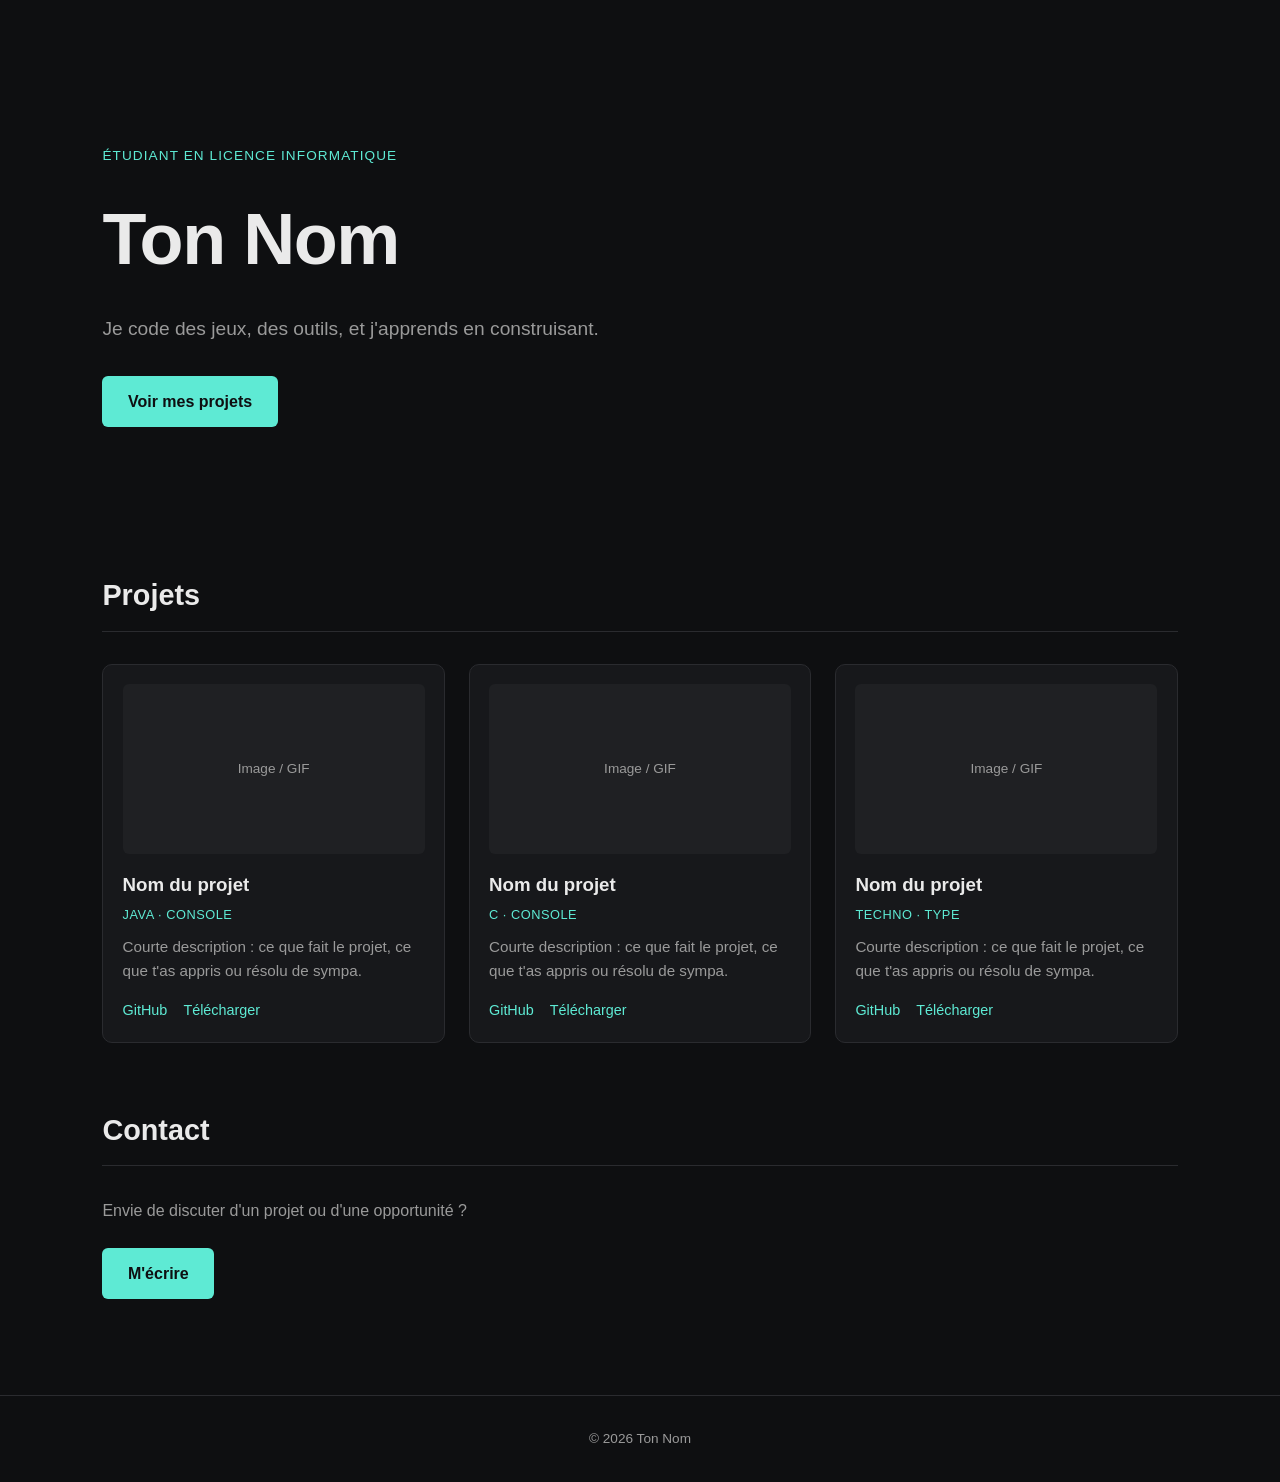
==== index.html @ 2dcb420f "premier commit" ====
<!DOCTYPE html>
<html lang="fr">
<head>
<meta charset="UTF-8">
<meta name="viewport" content="width=device-width, initial-scale=1.0">
<title>Ton Nom — Portfolio</title>
<link rel="stylesheet" href="style.css">
</head>
<body>

<header class="hero">
  <p class="eyebrow">Étudiant en Licence Informatique</p>
  <h1>Ton Nom</h1>
  <p class="tagline">Je code des jeux, des outils, et j'apprends en construisant.</p>
  <a href="#projets" class="btn">Voir mes projets</a>
</header>

<main>
  <section id="projets">
    <h2>Projets</h2>
    <div class="grid">

      <article class="card">
        <div class="card-media">
          <!-- Remplace par une image ou un GIF de gameplay -->
          <span class="placeholder">Image / GIF</span>
        </div>
        <h3>Nom du projet</h3>
        <p class="meta">Java · Console</p>
        <p>Courte description : ce que fait le projet, ce que t'as appris ou résolu de sympa.</p>
        <div class="links">
          <a href="#">GitHub</a>
          <a href="#">Télécharger</a>
        </div>
      </article>

      <article class="card">
        <div class="card-media">
          <span class="placeholder">Image / GIF</span>
        </div>
        <h3>Nom du projet</h3>
        <p class="meta">C · Console</p>
        <p>Courte description : ce que fait le projet, ce que t'as appris ou résolu de sympa.</p>
        <div class="links">
          <a href="#">GitHub</a>
          <a href="#">Télécharger</a>
        </div>
      </article>

      <article class="card">
        <div class="card-media">
          <span class="placeholder">Image / GIF</span>
        </div>
        <h3>Nom du projet</h3>
        <p class="meta">Techno · Type</p>
        <p>Courte description : ce que fait le projet, ce que t'as appris ou résolu de sympa.</p>
        <div class="links">
          <a href="#">GitHub</a>
          <a href="#">Télécharger</a>
        </div>
      </article>

    </div>
  </section>

  <section id="contact">
    <h2>Contact</h2>
    <p>Envie de discuter d'un projet ou d'une opportunité ?</p>
    <a href="mailto:ton.email@exemple.com" class="btn">M'écrire</a>
  </section>
</main>

<footer>
  <p>© 2026 Ton Nom</p>
</footer>

</body>
</html>
---- style.css ----
:root {
  --bg: #0e0f11;
  --bg-card: #17181b;
  --text: #eaeaea;
  --text-dim: #9a9a9a;
  --accent: #5eead4;
  --border: #2a2b2f;
}

* { box-sizing: border-box; margin: 0; padding: 0; }

body {
  background: var(--bg);
  color: var(--text);
  font-family: -apple-system, BlinkMacSystemFont, "Segoe UI", Inter, Roboto, sans-serif;
  line-height: 1.6;
}

a { color: var(--accent); text-decoration: none; }
a:hover { text-decoration: underline; }

.hero {
  min-height: 60vh;
  display: flex;
  flex-direction: column;
  justify-content: center;
  align-items: flex-start;
  padding: 6rem 8vw 4rem;
  max-width: 900px;
}

.eyebrow {
  color: var(--accent);
  font-size: 0.85rem;
  letter-spacing: 0.08em;
  text-transform: uppercase;
  margin-bottom: 1rem;
}

.hero h1 {
  font-size: clamp(2.5rem, 6vw, 4.5rem);
  font-weight: 700;
  letter-spacing: -0.02em;
  margin-bottom: 1rem;
}

.tagline {
  color: var(--text-dim);
  font-size: 1.2rem;
  max-width: 500px;
  margin-bottom: 2rem;
}

.btn {
  display: inline-block;
  background: var(--accent);
  color: #0e0f11;
  padding: 0.8rem 1.6rem;
  border-radius: 6px;
  font-weight: 600;
  text-decoration: none;
}
.btn:hover { opacity: 0.85; text-decoration: none; }

main {
  padding: 2rem 8vw 6rem;
}

section h2 {
  font-size: 1.8rem;
  margin-bottom: 2rem;
  border-bottom: 1px solid var(--border);
  padding-bottom: 0.8rem;
}

.grid {
  display: grid;
  grid-template-columns: repeat(auto-fit, minmax(280px, 1fr));
  gap: 1.5rem;
}

.card {
  background: var(--bg-card);
  border: 1px solid var(--border);
  border-radius: 10px;
  padding: 1.2rem;
  transition: transform 0.15s ease, border-color 0.15s ease;
}

.card:hover {
  transform: translateY(-4px);
  border-color: var(--accent);
}

.card-media {
  aspect-ratio: 16 / 9;
  background: #1f2023;
  border-radius: 6px;
  display: flex;
  align-items: center;
  justify-content: center;
  margin-bottom: 1rem;
  overflow: hidden;
}

.card-media img,
.card-media video {
  width: 100%;
  height: 100%;
  object-fit: cover;
}

.placeholder {
  color: var(--text-dim);
  font-size: 0.85rem;
}

.card h3 {
  margin-bottom: 0.3rem;
}

.meta {
  color: var(--accent);
  font-size: 0.8rem;
  text-transform: uppercase;
  letter-spacing: 0.04em;
  margin-bottom: 0.6rem;
}

.card p:not(.meta) {
  color: var(--text-dim);
  font-size: 0.95rem;
  margin-bottom: 1rem;
}

.links {
  display: flex;
  gap: 1rem;
  font-size: 0.9rem;
}

#contact {
  margin-top: 4rem;
}

#contact p {
  color: var(--text-dim);
  margin-bottom: 1.5rem;
}

footer {
  text-align: center;
  padding: 2rem;
  color: var(--text-dim);
  font-size: 0.85rem;
  border-top: 1px solid var(--border);
}

@media (max-width: 600px) {
  .hero { padding: 4rem 6vw 3rem; }
  main { padding: 1rem 6vw 4rem; }
}
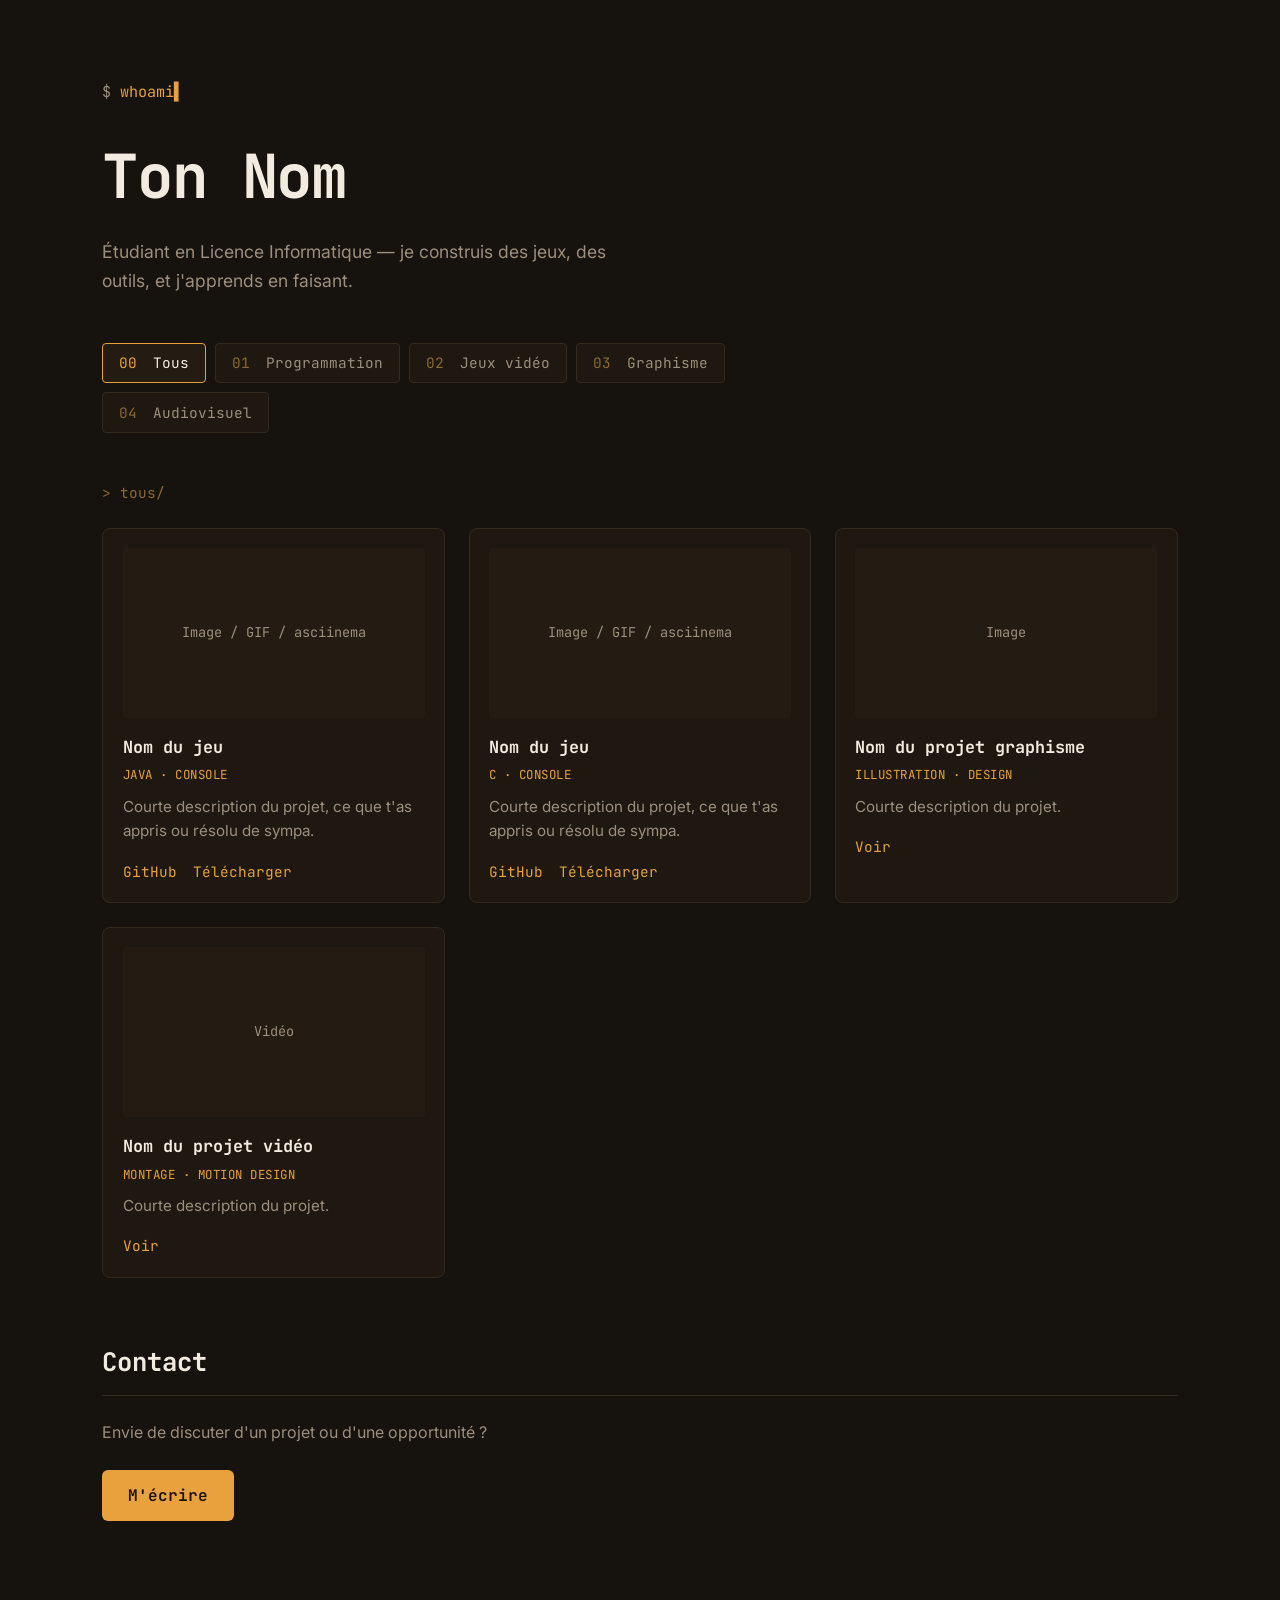
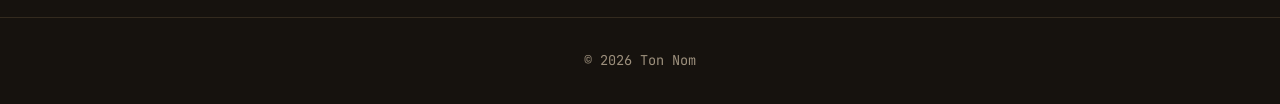
==== commit 409394d9: "nouveau design terminal + menu categories" ====
--- a/index.html
+++ b/index.html
@@ -4,63 +4,88 @@
 <meta charset="UTF-8">
 <meta name="viewport" content="width=device-width, initial-scale=1.0">
 <title>Ton Nom — Portfolio</title>
+<link rel="preconnect" href="https://fonts.googleapis.com">
+<link rel="preconnect" href="https://fonts.gstatic.com" crossorigin>
+<link href="https://fonts.googleapis.com/css2?family=JetBrains+Mono:wght@400;500;700&family=Inter:wght@400;500&display=swap" rel="stylesheet">
 <link rel="stylesheet" href="style.css">
 </head>
 <body>
 
 <header class="hero">
-  <p class="eyebrow">Étudiant en Licence Informatique</p>
+  <div class="terminal">
+    <p class="prompt-line"><span class="prompt">$</span> <span id="typed"></span><span class="cursor">▌</span></p>
+  </div>
   <h1>Ton Nom</h1>
-  <p class="tagline">Je code des jeux, des outils, et j'apprends en construisant.</p>
-  <a href="#projets" class="btn">Voir mes projets</a>
+  <p class="tagline">Étudiant en Licence Informatique — je construis des jeux, des outils, et j'apprends en faisant.</p>
 </header>
+
+<nav class="menu" aria-label="Filtrer par catégorie">
+  <button class="menu-item is-active" data-filter="tous"><span class="idx">00</span> Tous</button>
+  <button class="menu-item" data-filter="programmation"><span class="idx">01</span> Programmation</button>
+  <button class="menu-item" data-filter="jeux"><span class="idx">02</span> Jeux vidéo</button>
+  <button class="menu-item" data-filter="graphisme"><span class="idx">03</span> Graphisme</button>
+  <button class="menu-item" data-filter="audiovisuel"><span class="idx">04</span> Audiovisuel</button>
+</nav>
 
 <main>
   <section id="projets">
-    <h2>Projets</h2>
+    <p class="breadcrumb">&gt; <span id="current-filter">tous</span>/</p>
+
     <div class="grid">
 
-      <article class="card">
+      <article class="card" data-category="jeux programmation">
         <div class="card-media">
-          <!-- Remplace par une image ou un GIF de gameplay -->
-          <span class="placeholder">Image / GIF</span>
+          <span class="placeholder">Image / GIF / asciinema</span>
         </div>
-        <h3>Nom du projet</h3>
+        <h3>Nom du jeu</h3>
         <p class="meta">Java · Console</p>
-        <p>Courte description : ce que fait le projet, ce que t'as appris ou résolu de sympa.</p>
+        <p>Courte description du projet, ce que t'as appris ou résolu de sympa.</p>
         <div class="links">
           <a href="#">GitHub</a>
           <a href="#">Télécharger</a>
         </div>
       </article>
 
-      <article class="card">
+      <article class="card" data-category="jeux programmation">
         <div class="card-media">
-          <span class="placeholder">Image / GIF</span>
+          <span class="placeholder">Image / GIF / asciinema</span>
         </div>
-        <h3>Nom du projet</h3>
+        <h3>Nom du jeu</h3>
         <p class="meta">C · Console</p>
-        <p>Courte description : ce que fait le projet, ce que t'as appris ou résolu de sympa.</p>
+        <p>Courte description du projet, ce que t'as appris ou résolu de sympa.</p>
         <div class="links">
           <a href="#">GitHub</a>
           <a href="#">Télécharger</a>
         </div>
       </article>
 
-      <article class="card">
+      <article class="card" data-category="graphisme">
         <div class="card-media">
-          <span class="placeholder">Image / GIF</span>
+          <span class="placeholder">Image</span>
         </div>
-        <h3>Nom du projet</h3>
-        <p class="meta">Techno · Type</p>
-        <p>Courte description : ce que fait le projet, ce que t'as appris ou résolu de sympa.</p>
+        <h3>Nom du projet graphisme</h3>
+        <p class="meta">Illustration · Design</p>
+        <p>Courte description du projet.</p>
         <div class="links">
-          <a href="#">GitHub</a>
-          <a href="#">Télécharger</a>
+          <a href="#">Voir</a>
+        </div>
+      </article>
+
+      <article class="card" data-category="audiovisuel">
+        <div class="card-media">
+          <span class="placeholder">Vidéo</span>
+        </div>
+        <h3>Nom du projet vidéo</h3>
+        <p class="meta">Montage · Motion design</p>
+        <p>Courte description du projet.</p>
+        <div class="links">
+          <a href="#">Voir</a>
         </div>
       </article>
 
     </div>
+
+    <p class="empty-state" id="empty-state" hidden>Rien ici pour l'instant — reviens bientôt.</p>
   </section>
 
   <section id="contact">
@@ -74,5 +99,6 @@
   <p>© 2026 Ton Nom</p>
 </footer>
 
+<script src="script.js"></script>
 </body>
 </html>
--- a/style.css
+++ b/style.css
@@ -1,10 +1,13 @@
 :root {
-  --bg: #0e0f11;
-  --bg-card: #17181b;
-  --text: #eaeaea;
-  --text-dim: #9a9a9a;
-  --accent: #5eead4;
-  --border: #2a2b2f;
+  --bg: #16120e;
+  --bg-card: #1e1811;
+  --text: #f2ece0;
+  --text-dim: #9c8f7c;
+  --accent: #e8a13c;
+  --accent-dim: #8a6a30;
+  --border: #332a1e;
+  --font-mono: 'JetBrains Mono', monospace;
+  --font-sans: 'Inter', -apple-system, sans-serif;
 }
 
 * { box-sizing: border-box; margin: 0; padding: 0; }
@@ -12,63 +15,114 @@
 body {
   background: var(--bg);
   color: var(--text);
-  font-family: -apple-system, BlinkMacSystemFont, "Segoe UI", Inter, Roboto, sans-serif;
+  font-family: var(--font-sans);
   line-height: 1.6;
 }
 
 a { color: var(--accent); text-decoration: none; }
 a:hover { text-decoration: underline; }
 
+/* ---------- Hero / terminal ---------- */
+
 .hero {
-  min-height: 60vh;
-  display: flex;
-  flex-direction: column;
-  justify-content: center;
-  align-items: flex-start;
-  padding: 6rem 8vw 4rem;
+  padding: 5rem 8vw 3rem;
   max-width: 900px;
 }
 
-.eyebrow {
+.terminal {
+  font-family: var(--font-mono);
   color: var(--accent);
-  font-size: 0.85rem;
-  letter-spacing: 0.08em;
-  text-transform: uppercase;
-  margin-bottom: 1rem;
+  font-size: 0.95rem;
+  margin-bottom: 1.5rem;
+}
+
+.prompt { color: var(--text-dim); }
+
+.cursor {
+  animation: blink 1s steps(1) infinite;
+}
+
+@media (prefers-reduced-motion: reduce) {
+  .cursor { animation: none; }
+}
+
+@keyframes blink {
+  50% { opacity: 0; }
 }
 
 .hero h1 {
-  font-size: clamp(2.5rem, 6vw, 4.5rem);
+  font-family: var(--font-mono);
+  font-size: clamp(2.2rem, 5.5vw, 3.8rem);
   font-weight: 700;
   letter-spacing: -0.02em;
-  margin-bottom: 1rem;
+  margin-bottom: 0.8rem;
 }
 
 .tagline {
   color: var(--text-dim);
-  font-size: 1.2rem;
-  max-width: 500px;
-  margin-bottom: 2rem;
-}
-
-.btn {
-  display: inline-block;
-  background: var(--accent);
-  color: #0e0f11;
-  padding: 0.8rem 1.6rem;
-  border-radius: 6px;
-  font-weight: 600;
-  text-decoration: none;
-}
-.btn:hover { opacity: 0.85; text-decoration: none; }
+  font-size: 1.1rem;
+  max-width: 520px;
+}
+
+/* ---------- Menu de catégories ---------- */
+
+.menu {
+  display: flex;
+  flex-wrap: wrap;
+  gap: 0.6rem;
+  padding: 0 8vw 3rem;
+  max-width: 900px;
+}
+
+.menu-item {
+  font-family: var(--font-mono);
+  background: var(--bg-card);
+  border: 1px solid var(--border);
+  color: var(--text-dim);
+  padding: 0.6rem 1rem;
+  border-radius: 4px;
+  cursor: pointer;
+  font-size: 0.9rem;
+  transition: border-color 0.15s ease, color 0.15s ease;
+}
+
+.menu-item .idx {
+  color: var(--accent-dim);
+  margin-right: 0.4rem;
+}
+
+.menu-item:hover {
+  border-color: var(--accent-dim);
+  color: var(--text);
+}
+
+.menu-item.is-active {
+  border-color: var(--accent);
+  color: var(--text);
+  background: #241c12;
+}
+
+.menu-item.is-active .idx {
+  color: var(--accent);
+}
+
+/* ---------- Projets ---------- */
 
 main {
-  padding: 2rem 8vw 6rem;
+  padding: 0 8vw 6rem;
+}
+
+.breadcrumb {
+  font-family: var(--font-mono);
+  color: var(--accent-dim);
+  margin-bottom: 1.5rem;
+  font-size: 0.9rem;
 }
 
 section h2 {
-  font-size: 1.8rem;
-  margin-bottom: 2rem;
+  font-family: var(--font-mono);
+  font-size: 1.6rem;
+  margin-bottom: 1.5rem;
   border-bottom: 1px solid var(--border);
   padding-bottom: 0.8rem;
 }
@@ -82,7 +136,7 @@
 .card {
   background: var(--bg-card);
   border: 1px solid var(--border);
-  border-radius: 10px;
+  border-radius: 8px;
   padding: 1.2rem;
   transition: transform 0.15s ease, border-color 0.15s ease;
 }
@@ -94,8 +148,8 @@
 
 .card-media {
   aspect-ratio: 16 / 9;
-  background: #1f2023;
-  border-radius: 6px;
+  background: #241c12;
+  border-radius: 4px;
   display: flex;
   align-items: center;
   justify-content: center;
@@ -113,15 +167,19 @@
 .placeholder {
   color: var(--text-dim);
   font-size: 0.85rem;
+  font-family: var(--font-mono);
 }
 
 .card h3 {
   margin-bottom: 0.3rem;
+  font-family: var(--font-mono);
+  font-size: 1.05rem;
 }
 
 .meta {
   color: var(--accent);
-  font-size: 0.8rem;
+  font-family: var(--font-mono);
+  font-size: 0.78rem;
   text-transform: uppercase;
   letter-spacing: 0.04em;
   margin-bottom: 0.6rem;
@@ -137,16 +195,35 @@
   display: flex;
   gap: 1rem;
   font-size: 0.9rem;
-}
-
-#contact {
-  margin-top: 4rem;
-}
+  font-family: var(--font-mono);
+}
+
+.empty-state {
+  color: var(--text-dim);
+  font-family: var(--font-mono);
+  padding: 2rem 0;
+}
+
+/* ---------- Contact / footer ---------- */
+
+#contact { margin-top: 4rem; }
 
 #contact p {
   color: var(--text-dim);
   margin-bottom: 1.5rem;
 }
+
+.btn {
+  display: inline-block;
+  background: var(--accent);
+  color: #16120e;
+  padding: 0.8rem 1.6rem;
+  border-radius: 6px;
+  font-weight: 600;
+  font-family: var(--font-mono);
+  text-decoration: none;
+}
+.btn:hover { opacity: 0.85; text-decoration: none; }
 
 footer {
   text-align: center;
@@ -154,9 +231,11 @@
   color: var(--text-dim);
   font-size: 0.85rem;
   border-top: 1px solid var(--border);
+  font-family: var(--font-mono);
 }
 
 @media (max-width: 600px) {
-  .hero { padding: 4rem 6vw 3rem; }
-  main { padding: 1rem 6vw 4rem; }
-}
+  .hero { padding: 3.5rem 6vw 2rem; }
+  .menu { padding: 0 6vw 2rem; }
+  main { padding: 0 6vw 4rem; }
+}
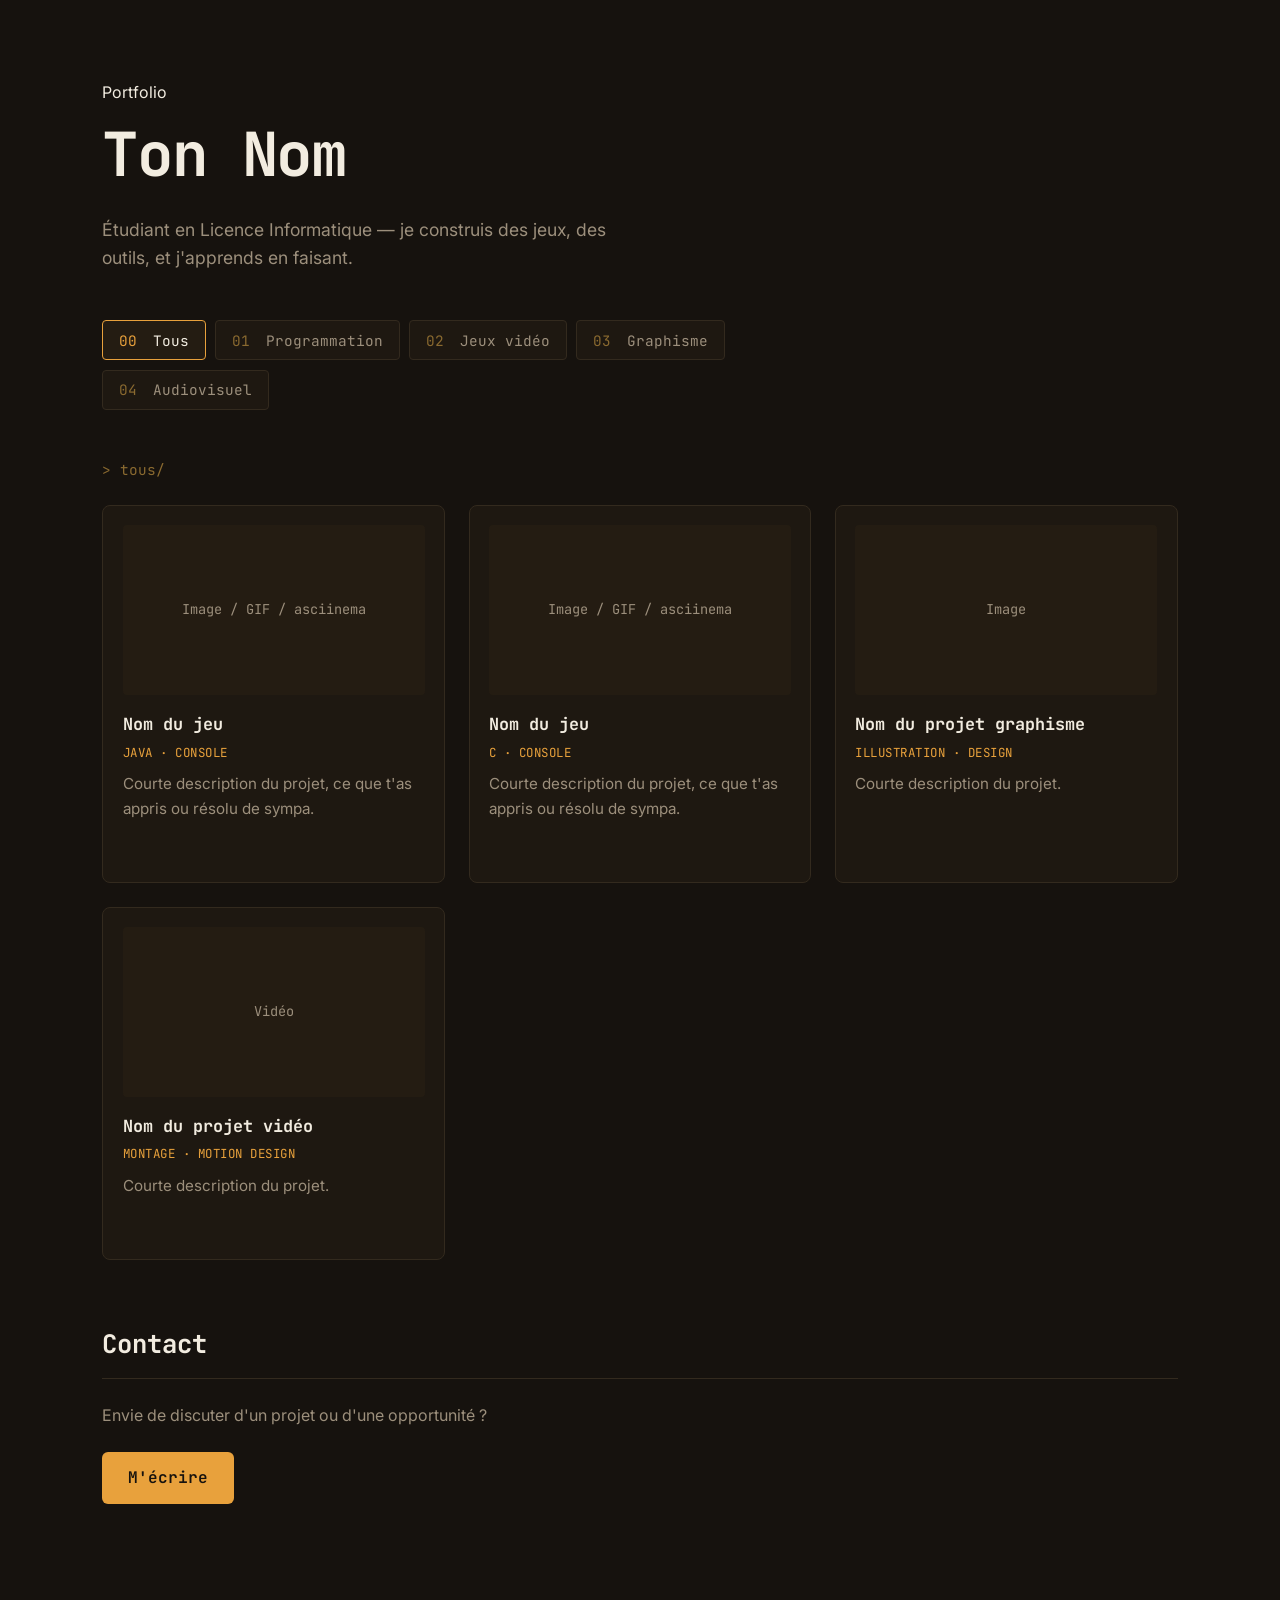
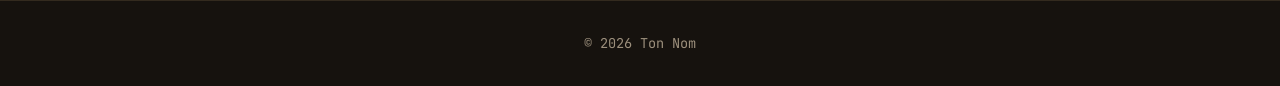
==== commit 8ffc9dda: "pages projet + menu categories" ====
--- a/index.html
+++ b/index.html
@@ -12,9 +12,7 @@
 <body>
 
 <header class="hero">
-  <div class="terminal">
-    <p class="prompt-line"><span class="prompt">$</span> <span id="typed"></span><span class="cursor">▌</span></p>
-  </div>
+  <p class="eyebrow" id="typed"></p>
   <h1>Ton Nom</h1>
   <p class="tagline">Étudiant en Licence Informatique — je construis des jeux, des outils, et j'apprends en faisant.</p>
 </header>
@@ -33,55 +31,45 @@
 
     <div class="grid">
 
-      <article class="card" data-category="jeux programmation">
+      <a class="card" href="projets/mon-jeu-java.html" data-category="jeux programmation">
         <div class="card-media">
           <span class="placeholder">Image / GIF / asciinema</span>
         </div>
         <h3>Nom du jeu</h3>
         <p class="meta">Java · Console</p>
         <p>Courte description du projet, ce que t'as appris ou résolu de sympa.</p>
-        <div class="links">
-          <a href="#">GitHub</a>
-          <a href="#">Télécharger</a>
-        </div>
-      </article>
+        <span class="card-cta">Voir le projet →</span>
+      </a>
 
-      <article class="card" data-category="jeux programmation">
+      <a class="card" href="projets/mon-jeu-c.html" data-category="jeux programmation">
         <div class="card-media">
           <span class="placeholder">Image / GIF / asciinema</span>
         </div>
         <h3>Nom du jeu</h3>
         <p class="meta">C · Console</p>
         <p>Courte description du projet, ce que t'as appris ou résolu de sympa.</p>
-        <div class="links">
-          <a href="#">GitHub</a>
-          <a href="#">Télécharger</a>
-        </div>
-      </article>
+        <span class="card-cta">Voir le projet →</span>
+      </a>
 
-      <article class="card" data-category="graphisme">
+      <a class="card" href="projets/projet-graphisme.html" data-category="graphisme">
         <div class="card-media">
           <span class="placeholder">Image</span>
         </div>
         <h3>Nom du projet graphisme</h3>
         <p class="meta">Illustration · Design</p>
         <p>Courte description du projet.</p>
-        <div class="links">
-          <a href="#">Voir</a>
-        </div>
-      </article>
+        <span class="card-cta">Voir le projet →</span>
+      </a>
 
-      <article class="card" data-category="audiovisuel">
+      <a class="card" href="projets/projet-video.html" data-category="audiovisuel">
         <div class="card-media">
           <span class="placeholder">Vidéo</span>
         </div>
         <h3>Nom du projet vidéo</h3>
         <p class="meta">Montage · Motion design</p>
         <p>Courte description du projet.</p>
-        <div class="links">
-          <a href="#">Voir</a>
-        </div>
-      </article>
+        <span class="card-cta">Voir le projet →</span>
+      </a>
 
     </div>
 
--- a/style.css
+++ b/style.css
@@ -134,16 +134,35 @@
 }
 
 .card {
+  display: block;
   background: var(--bg-card);
   border: 1px solid var(--border);
   border-radius: 8px;
   padding: 1.2rem;
   transition: transform 0.15s ease, border-color 0.15s ease;
+  color: inherit;
+  text-decoration: none;
 }
 
 .card:hover {
   transform: translateY(-4px);
   border-color: var(--accent);
+  text-decoration: none;
+}
+
+.card-cta {
+  display: inline-block;
+  color: var(--accent);
+  font-family: var(--font-mono);
+  font-size: 0.85rem;
+  opacity: 0;
+  transform: translateX(-4px);
+  transition: opacity 0.15s ease, transform 0.15s ease;
+}
+
+.card:hover .card-cta {
+  opacity: 1;
+  transform: translateX(0);
 }
 
 .card-media {
@@ -239,3 +258,162 @@
   .menu { padding: 0 6vw 2rem; }
   main { padding: 0 6vw 4rem; }
 }
+
+/* ============================================
+   PAGES PROJET
+   ============================================ */
+
+.project-nav {
+  padding: 2rem 8vw 0;
+  max-width: 820px;
+  margin: 0 auto;
+}
+
+.back-link {
+  font-family: var(--font-mono);
+  font-size: 0.9rem;
+  color: var(--text-dim);
+}
+.back-link:hover { color: var(--accent); text-decoration: none; }
+
+.project {
+  max-width: 820px;
+  margin: 0 auto;
+  padding: 2rem 8vw 4rem;
+}
+
+.project-header {
+  padding: 2rem 0 3rem;
+  border-bottom: 1px solid var(--border);
+  margin-bottom: 3rem;
+}
+
+.project-header h1 {
+  font-family: var(--font-mono);
+  font-size: clamp(2rem, 5vw, 3rem);
+  letter-spacing: -0.02em;
+  margin: 0.4rem 0 1rem;
+}
+
+.project-intro {
+  color: var(--text-dim);
+  font-size: 1.15rem;
+  max-width: 600px;
+  margin-bottom: 2rem;
+}
+
+.project-links {
+  display: flex;
+  gap: 1rem;
+  flex-wrap: wrap;
+}
+
+.btn-ghost {
+  background: transparent;
+  color: var(--accent);
+  border: 1px solid var(--accent);
+}
+.btn-ghost:hover { background: var(--accent); color: var(--bg); }
+
+.project-block {
+  margin-bottom: 3.5rem;
+}
+
+.project-block h2 {
+  font-family: var(--font-mono);
+  font-size: 1.3rem;
+  margin-bottom: 1.2rem;
+  border: none;
+  padding: 0;
+}
+
+.project-block p {
+  color: var(--text-dim);
+  margin-bottom: 1rem;
+  max-width: 640px;
+}
+
+/* Média principal */
+.media-hero {
+  aspect-ratio: 16 / 9;
+  background: #241c12;
+  border: 1px solid var(--border);
+  border-radius: 8px;
+  display: flex;
+  align-items: center;
+  justify-content: center;
+  overflow: hidden;
+}
+.media-hero img,
+.media-hero video,
+.media-hero iframe {
+  width: 100%;
+  height: 100%;
+  object-fit: cover;
+  border: none;
+}
+
+/* Galerie */
+.gallery {
+  display: grid;
+  grid-template-columns: repeat(auto-fit, minmax(200px, 1fr));
+  gap: 1rem;
+}
+.gallery-item {
+  aspect-ratio: 4 / 3;
+  background: #241c12;
+  border: 1px solid var(--border);
+  border-radius: 6px;
+  display: flex;
+  align-items: center;
+  justify-content: center;
+  overflow: hidden;
+}
+.gallery-item img {
+  width: 100%;
+  height: 100%;
+  object-fit: cover;
+  cursor: pointer;
+  transition: transform 0.2s ease;
+}
+.gallery-item img:hover { transform: scale(1.04); }
+
+/* Bloc de code */
+.code {
+  background: #100d09;
+  border: 1px solid var(--border);
+  border-radius: 6px;
+  padding: 1.2rem;
+  overflow-x: auto;
+  font-family: var(--font-mono);
+  font-size: 0.9rem;
+  color: #d8cbb4;
+  line-height: 1.6;
+}
+.code code { font-family: inherit; }
+
+/* Specs */
+.specs {
+  display: grid;
+  grid-template-columns: repeat(auto-fit, minmax(200px, 1fr));
+  gap: 1rem;
+}
+.specs div {
+  background: var(--bg-card);
+  border: 1px solid var(--border);
+  border-radius: 6px;
+  padding: 1rem;
+}
+.specs dt {
+  font-family: var(--font-mono);
+  font-size: 0.75rem;
+  text-transform: uppercase;
+  letter-spacing: 0.04em;
+  color: var(--accent);
+  margin-bottom: 0.3rem;
+}
+.specs dd { color: var(--text); }
+
+@media (max-width: 600px) {
+  .project-nav, .project { padding-left: 6vw; padding-right: 6vw; }
+}
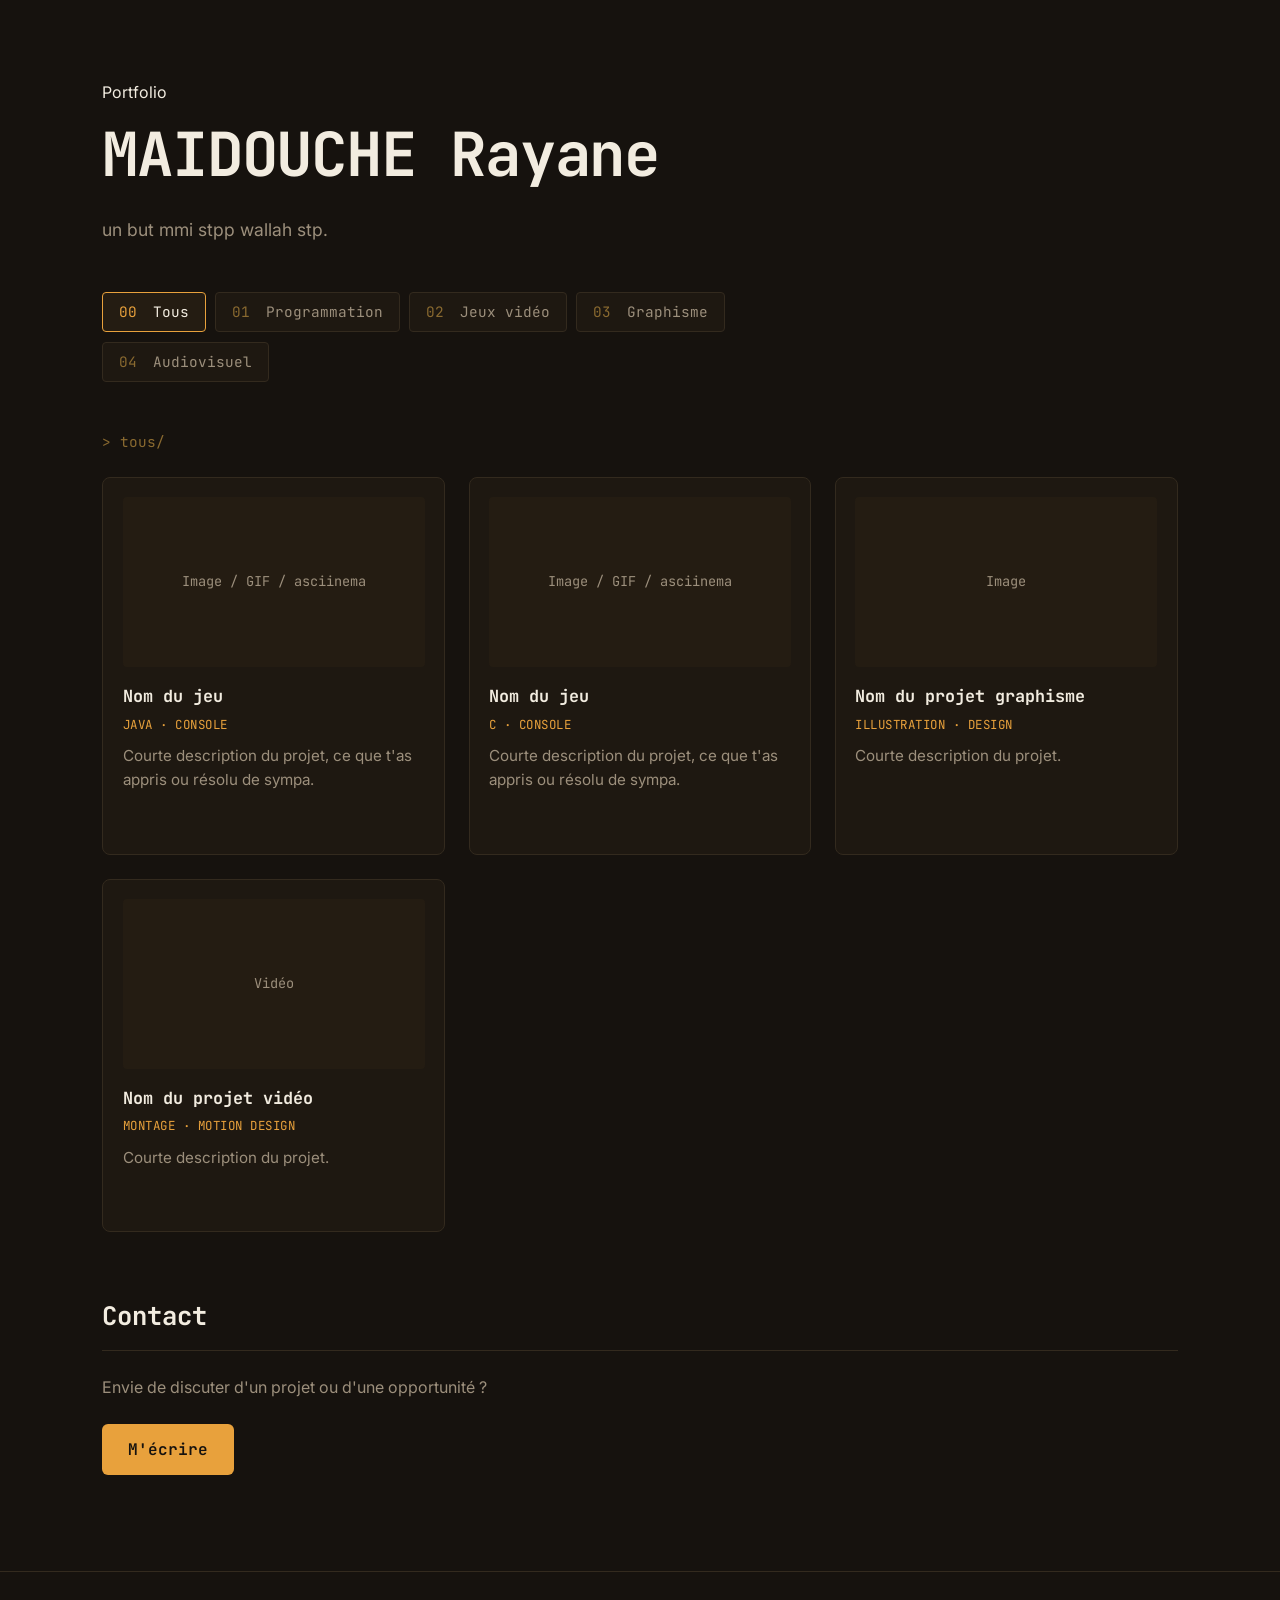
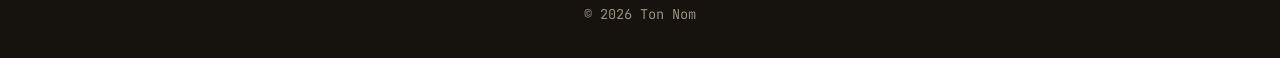
==== commit 82e1a3bb: "pages projet + menu categories" ====
--- a/index.html
+++ b/index.html
@@ -3,7 +3,7 @@
 <head>
 <meta charset="UTF-8">
 <meta name="viewport" content="width=device-width, initial-scale=1.0">
-<title>Ton Nom — Portfolio</title>
+<title>MAIDOUCHE Rayane — Portfolio</title>
 <link rel="preconnect" href="https://fonts.googleapis.com">
 <link rel="preconnect" href="https://fonts.gstatic.com" crossorigin>
 <link href="https://fonts.googleapis.com/css2?family=JetBrains+Mono:wght@400;500;700&family=Inter:wght@400;500&display=swap" rel="stylesheet">
@@ -13,8 +13,8 @@
 
 <header class="hero">
   <p class="eyebrow" id="typed"></p>
-  <h1>Ton Nom</h1>
-  <p class="tagline">Étudiant en Licence Informatique — je construis des jeux, des outils, et j'apprends en faisant.</p>
+  <h1>MAIDOUCHE Rayane</h1>
+  <p class="tagline">un but mmi stpp wallah stp.</p>
 </header>
 
 <nav class="menu" aria-label="Filtrer par catégorie">
